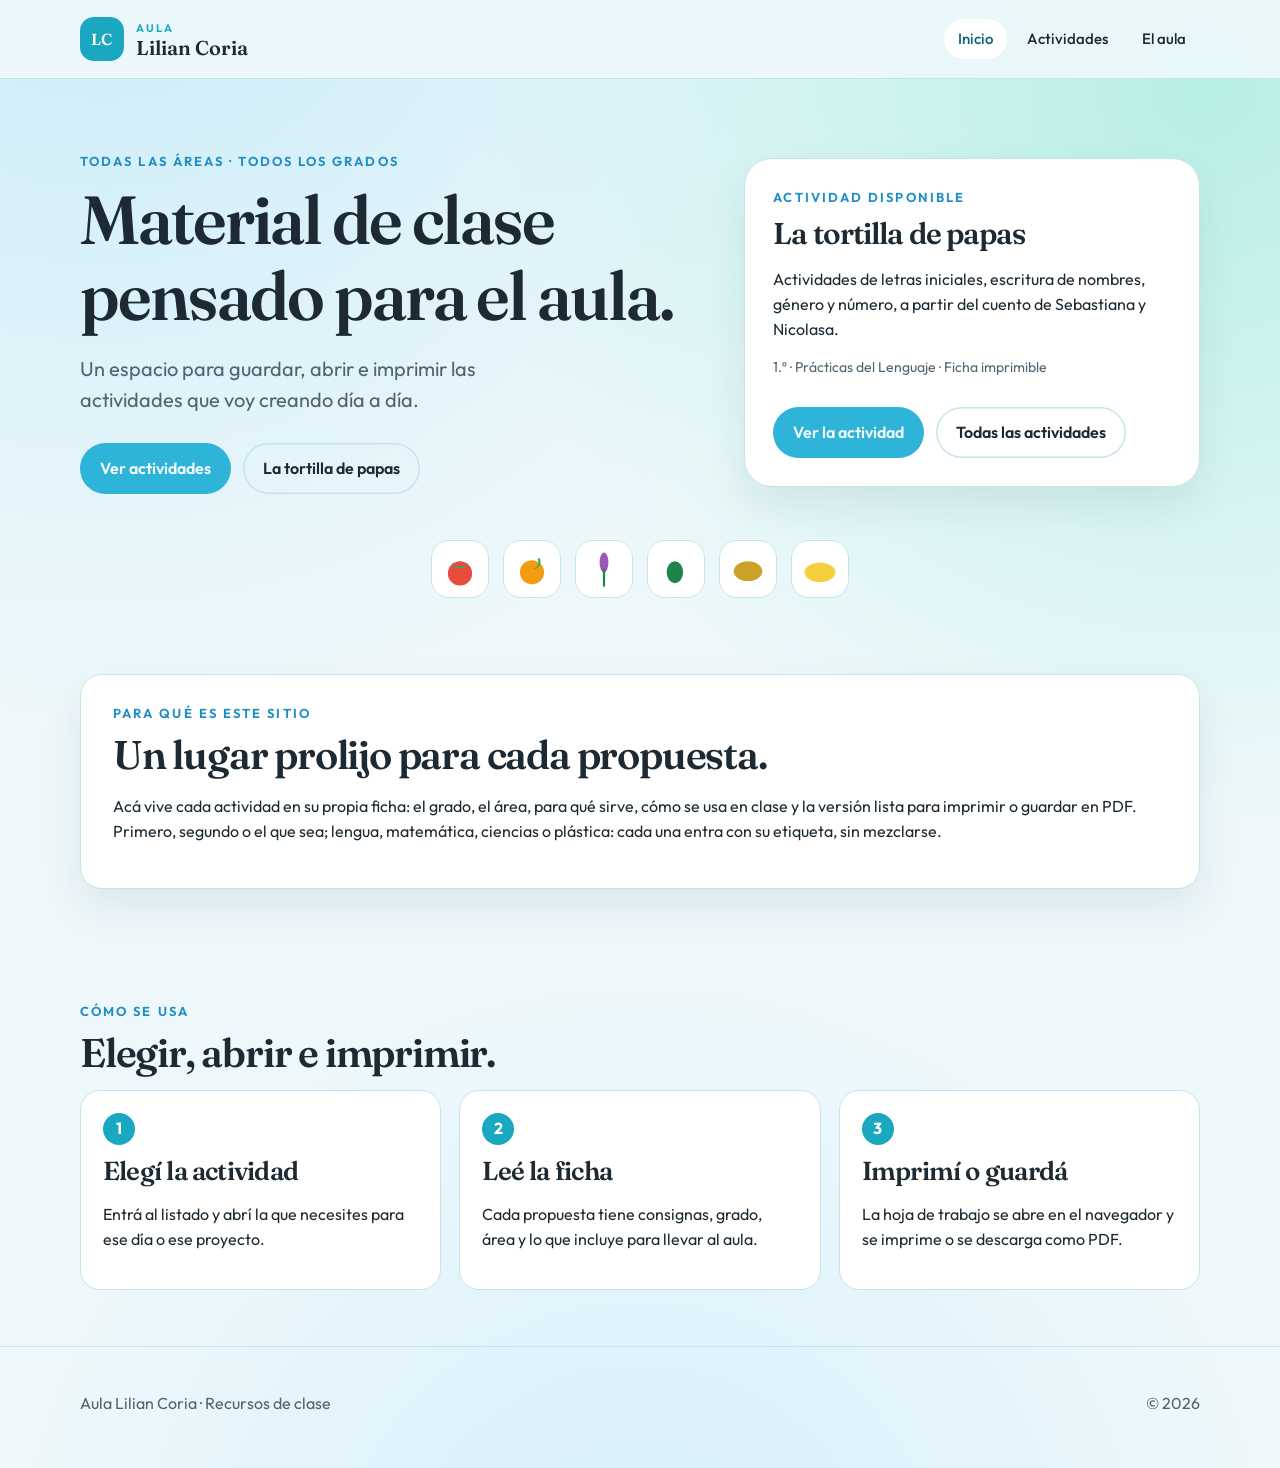
==== index.html @ 3320f56d "Publicar el aula de Lilian Coria con la primera actividad lista para la web. Co-authored-by: Cursor " ====
<!DOCTYPE html>
<html lang="es">
<head>
  <meta charset="UTF-8">
  <meta name="viewport" content="width=device-width, initial-scale=1">
  <title>Aula Lilian Coria</title>
  <meta name="description" content="Espacio de Lilian Coria, docente. Actividades de todas las áreas y grados para imprimir y usar en el aula.">
  <link rel="preconnect" href="https://fonts.googleapis.com">
  <link rel="preconnect" href="https://fonts.gstatic.com" crossorigin>
  <link href="https://fonts.googleapis.com/css2?family=Fraunces:opsz,wght@9..144,500;9..144,600;9..144,700&family=Outfit:wght@400;500;600;700&display=swap" rel="stylesheet">
  <link rel="stylesheet" href="css/site.css">
</head>
<body data-root="" data-page="inicio">
  <header class="site-header">
    <div class="wrap header-inner">
      <a class="brand" href="./">
        <span class="brand-mark">LC</span>
        <span>
          <span class="brand-kicker">Aula</span>
          <span class="brand-name">Lilian Coria</span>
        </span>
      </a>
      <nav class="nav">
        <a href="./" data-nav="inicio">Inicio</a>
        <a href="actividades/" data-nav="actividades">Actividades</a>
        <a href="sobre.html" data-nav="sobre">El aula</a>
      </nav>
    </div>
  </header>

  <main>
    <section class="wrap hero">
      <div>
        <p class="eyebrow">Todas las áreas · Todos los grados</p>
        <h1>Material de clase pensado para el aula.</h1>
        <p class="lead">Un espacio para guardar, abrir e imprimir las actividades que voy creando día a día.</p>
        <div class="acciones">
          <a class="btn btn-terra" href="actividades/">Ver actividades</a>
          <a class="btn btn-ghost" href="actividades/la-tortilla-de-papas/">La tortilla de papas</a>
        </div>
      </div>
      <aside class="hero-panel" data-destacada>
        <p class="eyebrow">Actividad disponible</p>
        <h2>La tortilla de papas</h2>
        <p>Actividades de letras iniciales, escritura de nombres, género y número, a partir del cuento de Sebastiana y Nicolasa.</p>
        <p class="ficha-linea">1.º · Prácticas del Lenguaje · Ficha imprimible</p>
        <div class="acciones">
          <a class="btn btn-terra" href="actividades/la-tortilla-de-papas/">Ver la actividad</a>
          <a class="btn btn-ghost" href="actividades/">Todas las actividades</a>
        </div>
      </aside>
    </section>

    <section class="wrap iconos-cuento" aria-hidden="true">
      <svg viewBox="0 0 80 80"><circle cx="40" cy="48" r="22" fill="#e74c3c"/><path d="M26 28c8 10 20 10 28 0-6 14-22 14-28 0z" fill="#27ae60"/></svg>
      <svg viewBox="0 0 80 80"><circle cx="40" cy="46" r="22" fill="#f39c12"/><path d="M50 22c6 10-2 16-8 18 12 0 16-10 12-20z" fill="#27ae60"/></svg>
      <svg viewBox="0 0 80 80"><ellipse cx="40" cy="28" rx="8" ry="18" fill="#9b59b6"/><path d="M40 72V40" stroke="#1e8449" stroke-width="4"/></svg>
      <svg viewBox="0 0 80 80"><ellipse cx="38" cy="46" rx="15" ry="20" fill="#1e8449"/></svg>
      <svg viewBox="0 0 80 80"><ellipse cx="40" cy="44" rx="26" ry="18" fill="#c9a227"/></svg>
      <svg viewBox="0 0 80 80"><ellipse cx="40" cy="46" rx="28" ry="18" fill="#f4d03f"/></svg>
    </section>

    <section class="wrap seccion">
      <div class="panel">
        <p class="eyebrow">Para qué es este sitio</p>
        <h2>Un lugar prolijo para cada propuesta.</h2>
        <p>Acá vive cada actividad en su propia ficha: el grado, el área, para qué sirve, cómo se usa en clase y la versión lista para imprimir o guardar en PDF. Primero, segundo o el que sea; lengua, matemática, ciencias o plástica: cada una entra con su etiqueta, sin mezclarse.</p>
      </div>
    </section>

    <section class="wrap seccion">
      <p class="eyebrow">Cómo se usa</p>
      <h2>Elegir, abrir e imprimir.</h2>
      <div class="pasos">
        <article class="paso">
          <b>1</b>
          <h3>Elegí la actividad</h3>
          <p>Entrá al listado y abrí la que necesites para ese día o ese proyecto.</p>
        </article>
        <article class="paso">
          <b>2</b>
          <h3>Leé la ficha</h3>
          <p>Cada propuesta tiene consignas, grado, área y lo que incluye para llevar al aula.</p>
        </article>
        <article class="paso">
          <b>3</b>
          <h3>Imprimí o guardá</h3>
          <p>La hoja de trabajo se abre en el navegador y se imprime o se descarga como PDF.</p>
        </article>
      </div>
    </section>
  </main>

  <footer class="site-footer">
    <div class="wrap footer-inner">
      <p>Aula Lilian Coria · Recursos de clase</p>
      <p>© <span data-year></span></p>
    </div>
  </footer>

  <script src="js/actividades.js"></script>
  <script src="js/site.js"></script>
</body>
</html>
---- css/site.css ----
:root {
  --ink: #1d2a33;
  --ink-soft: #4f6470;
  --paper: #eef8fb;
  --sheet: #ffffff;
  --cream: #d7f1f6;
  --line: #c5e4ee;
  --terra: #2eb4d8;
  --terra-deep: #1a8fb3;
  --sage: #1aa8c0;
  --sage-deep: #0c5f78;
  --gold: #7ed7ea;
  --sky: #1f8ec4;
  --shadow: 0 18px 40px rgba(29, 42, 51, 0.08);
  --radius: 22px;
  --serif: "Fraunces", "Palatino Linotype", Georgia, serif;
  --sans: "Outfit", "Segoe UI", sans-serif;
}

* { box-sizing: border-box; }

html { scroll-behavior: smooth; }

body {
  margin: 0;
  color: var(--ink);
  background:
    radial-gradient(circle at 8% -8%, #c8ebf8 0%, transparent 42%),
    radial-gradient(circle at 94% 6%, #b7efe6 0%, transparent 40%),
    radial-gradient(circle at 50% 110%, #d4eefc 0%, transparent 36%),
    var(--paper);
  font-family: var(--sans);
  line-height: 1.55;
}

img, svg { max-width: 100%; display: block; }

a { color: inherit; }

.wrap {
  width: min(1120px, calc(100% - 40px));
  margin-inline: auto;
}

.site-header {
  position: sticky;
  top: 0;
  z-index: 20;
  background: rgba(238, 248, 251, 0.9);
  backdrop-filter: blur(12px);
  border-bottom: 1px solid var(--line);
}

.header-inner {
  display: flex;
  align-items: center;
  justify-content: space-between;
  gap: 20px;
  min-height: 78px;
}

.brand {
  display: flex;
  align-items: center;
  gap: 12px;
  text-decoration: none;
}

.brand-mark {
  width: 44px;
  height: 44px;
  border-radius: 14px;
  display: grid;
  place-items: center;
  background: var(--sage);
  color: #fff8ee;
  font-family: var(--serif);
  font-weight: 600;
  letter-spacing: 0.04em;
}

.brand-kicker {
  display: block;
  font-size: 11px;
  letter-spacing: 0.18em;
  text-transform: uppercase;
  color: var(--sage);
  font-weight: 650;
}

.brand-name {
  display: block;
  font-family: var(--serif);
  font-size: 20px;
  font-weight: 600;
  line-height: 1;
}

.nav {
  display: flex;
  gap: 6px;
  flex-wrap: wrap;
}

.nav a {
  text-decoration: none;
  padding: 8px 14px;
  border-radius: 999px;
  font-size: 15px;
  font-weight: 500;
}

.nav a:hover,
.nav a[aria-current="page"] {
  background: #fff;
  color: var(--sage-deep);
}

.hero {
  display: grid;
  grid-template-columns: 1.15fr 0.85fr;
  gap: 48px;
  align-items: center;
  padding: 72px 0 36px;
}

.eyebrow {
  margin: 0 0 10px;
  color: var(--sky);
  font-size: 13px;
  font-weight: 650;
  letter-spacing: 0.16em;
  text-transform: uppercase;
}

h1, h2, h3 {
  font-family: var(--serif);
  font-weight: 600;
  letter-spacing: -0.03em;
  line-height: 1.12;
  margin: 0 0 14px;
}

h1 { font-size: clamp(40px, 6vw, 68px); }
h2 { font-size: clamp(28px, 4vw, 40px); }
h3 { font-size: 26px; }

.lead {
  font-size: 20px;
  color: var(--ink-soft);
  max-width: 36ch;
}

.acciones {
  display: flex;
  flex-wrap: wrap;
  gap: 12px;
  margin-top: 28px;
}

.btn {
  display: inline-flex;
  align-items: center;
  justify-content: center;
  text-decoration: none;
  border: 0;
  border-radius: 999px;
  padding: 13px 20px;
  font: inherit;
  font-weight: 600;
  cursor: pointer;
}

.btn-terra {
  background: var(--terra);
  color: #f4fcff;
}

.btn-terra:hover { background: var(--terra-deep); }

.btn-ghost {
  background: transparent;
  color: var(--ink);
  box-shadow: inset 0 0 0 1.5px var(--line);
}

.btn-ghost:hover { background: #fff; }

.hero-panel {
  background: var(--sheet);
  border: 1px solid var(--line);
  border-radius: 28px;
  padding: 28px;
  box-shadow: var(--shadow);
}

.icon-row {
  display: flex;
  gap: 10px;
  margin-bottom: 18px;
}

.icon-row span {
  width: 52px;
  height: 52px;
  border-radius: 16px;
  display: grid;
  place-items: center;
  background: #e8f8f4;
}

.icon-row svg { width: 32px; height: 32px; }

.hero-panel h2 {
  font-size: 30px;
  margin-bottom: 8px;
}

.ficha-linea {
  color: var(--ink-soft);
  font-size: 14px;
}

.iconos-cuento {
  display: flex;
  justify-content: center;
  gap: 14px;
  flex-wrap: wrap;
  padding: 10px 0 20px;
}

.iconos-cuento svg {
  width: 58px;
  height: 58px;
  background: var(--sheet);
  border: 1px solid var(--line);
  border-radius: 18px;
  padding: 6px;
}

.seccion { padding: 56px 0; }

.panel {
  background: var(--sheet);
  border: 1px solid var(--line);
  border-radius: var(--radius);
  padding: 28px 32px;
  box-shadow: var(--shadow);
}

.pasos {
  display: grid;
  grid-template-columns: repeat(3, 1fr);
  gap: 18px;
}

.paso {
  background: var(--sheet);
  border: 1px solid var(--line);
  border-radius: 20px;
  padding: 22px;
}

.paso b {
  display: inline-grid;
  place-items: center;
  width: 32px;
  height: 32px;
  border-radius: 50%;
  background: var(--sage);
  color: #fff;
  margin-bottom: 12px;
}

.filtros-area {
  display: flex;
  flex-direction: column;
  gap: 10px;
  padding-top: 8px;
}

.fila-filtros {
  display: flex;
  flex-wrap: wrap;
  gap: 8px;
}

.filtro {
  border: 1px solid var(--line);
  background: var(--sheet);
  color: var(--ink);
  border-radius: 999px;
  padding: 8px 14px;
  font: inherit;
  font-size: 14px;
  font-weight: 600;
  cursor: pointer;
}

.filtro:hover,
.filtro.is-on {
  background: var(--sage);
  border-color: var(--sage);
  color: #fff8ee;
}

.grid-actividades {
  display: grid;
  grid-template-columns: repeat(2, 1fr);
  gap: 20px;
}

.card-actividad,
.card-uso {
  background: var(--sheet);
  border: 1px solid var(--line);
  border-radius: 22px;
  padding: 24px;
  box-shadow: var(--shadow);
}

.card-kicker {
  margin: 0 0 8px;
  color: var(--sky);
  font-size: 12px;
  letter-spacing: 0.14em;
  text-transform: uppercase;
  font-weight: 700;
}

.card-resumen { color: var(--ink-soft); min-height: 3.2em; }

.card-meta {
  display: flex;
  flex-wrap: wrap;
  gap: 8px;
  padding: 0;
  margin: 16px 0 22px;
  list-style: none;
}

.card-meta li,
.chip {
  background: #e7f6f3;
  border-radius: 999px;
  padding: 5px 10px;
  font-size: 13px;
  font-weight: 600;
}

.page-head { padding: 48px 0 12px; }

.page-head p { max-width: 62ch; color: var(--ink-soft); }

.actividad-layout {
  display: grid;
  grid-template-columns: 1.2fr 0.8fr;
  gap: 24px;
  padding-bottom: 64px;
}

.lista-incluida {
  margin: 0;
  padding-left: 18px;
}

.lista-incluida li { margin: 8px 0; }

.aside-box {
  background: var(--sage-deep);
  color: #f4fcff;
  border-radius: 22px;
  padding: 24px;
}

.aside-box p { color: #d4eef6; }

.site-footer {
  border-top: 1px solid var(--line);
  padding: 28px 0 36px;
  color: var(--ink-soft);
}

.footer-inner {
  display: flex;
  justify-content: space-between;
  gap: 16px;
  flex-wrap: wrap;
}

.vacio {
  grid-column: 1 / -1;
  background: var(--sheet);
  border: 1px dashed var(--line);
  border-radius: 18px;
  padding: 28px;
  text-align: center;
}

@media (max-width: 860px) {
  .hero,
  .pasos,
  .grid-actividades,
  .actividad-layout {
    grid-template-columns: 1fr;
  }

  .header-inner { flex-direction: column; align-items: flex-start; padding: 12px 0; }
  h1 { font-size: 40px; }
}
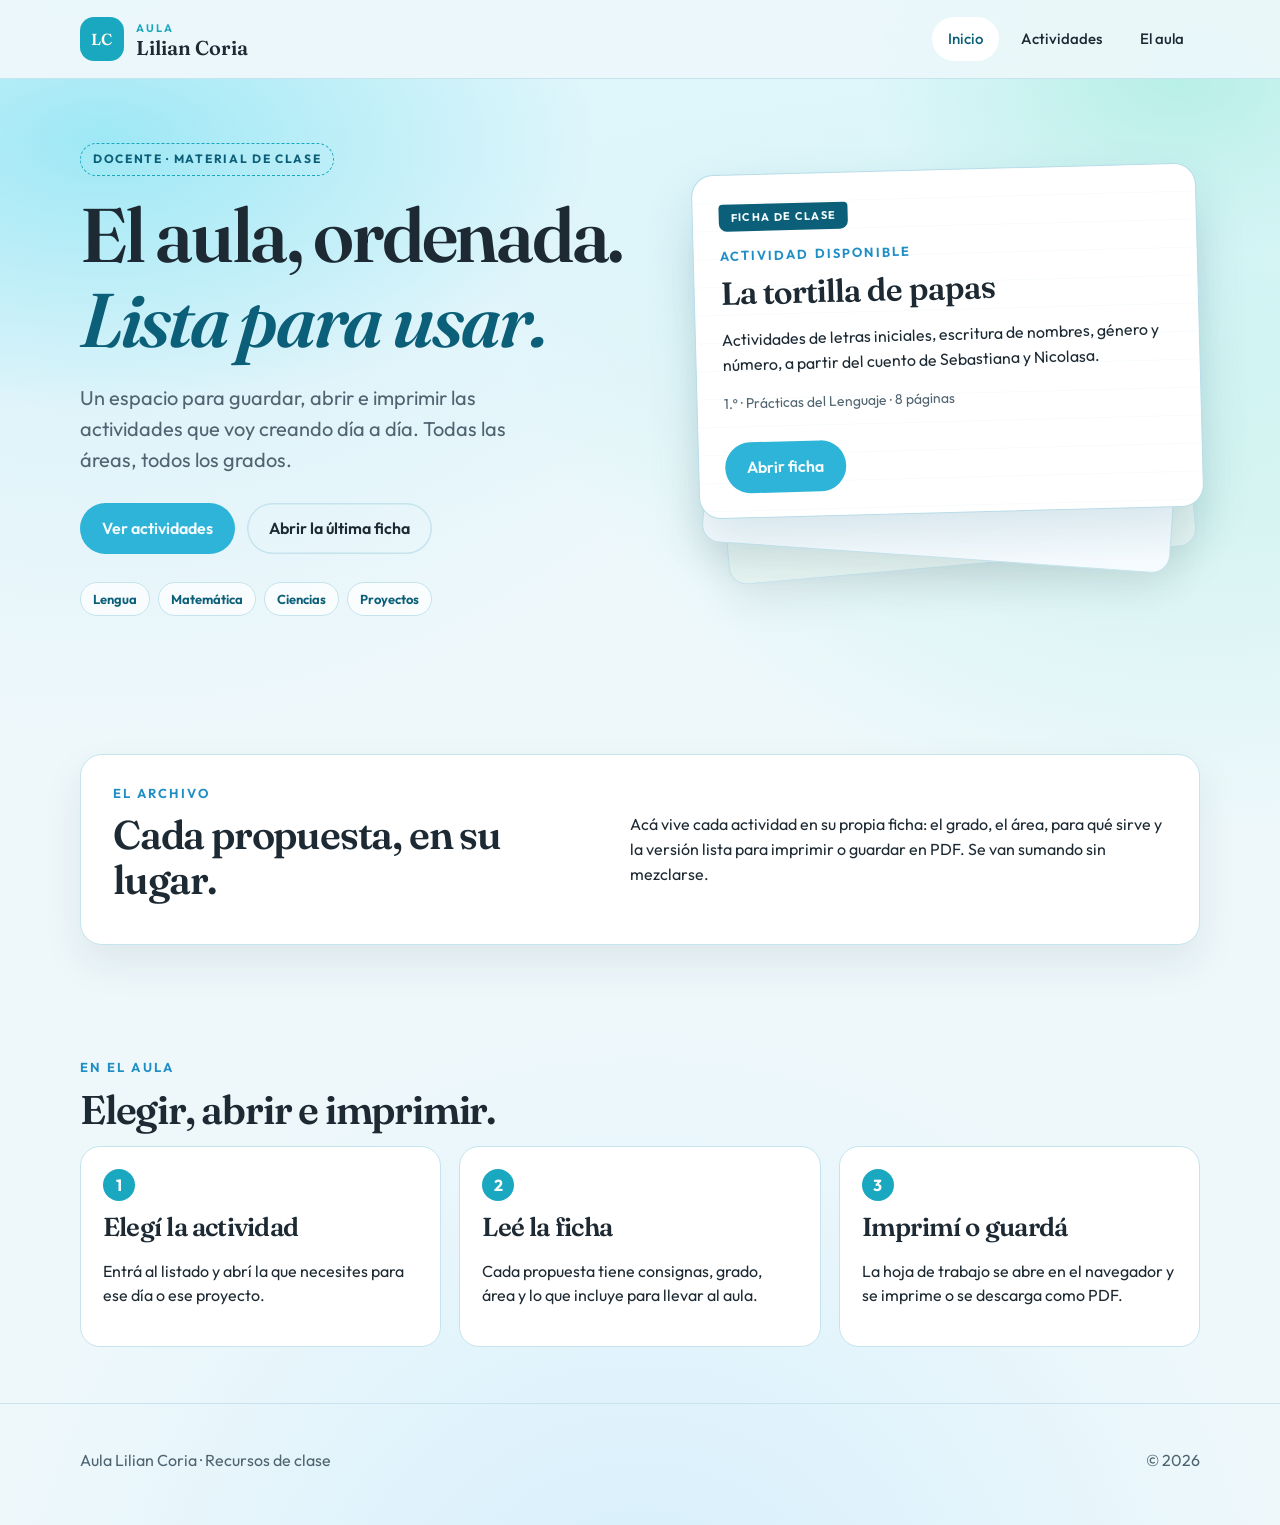
==== commit 6987f50d: "nuwo" ====
--- a/index.html
+++ b/index.html
@@ -29,47 +29,54 @@
   </header>
 
   <main>
-    <section class="wrap hero">
-      <div>
-        <p class="eyebrow">Todas las áreas · Todos los grados</p>
-        <h1>Material de clase pensado para el aula.</h1>
-        <p class="lead">Un espacio para guardar, abrir e imprimir las actividades que voy creando día a día.</p>
-        <div class="acciones">
-          <a class="btn btn-terra" href="actividades/">Ver actividades</a>
-          <a class="btn btn-ghost" href="actividades/la-tortilla-de-papas/">La tortilla de papas</a>
+    <section class="portada">
+      <div class="portada-luz" aria-hidden="true"></div>
+      <div class="wrap portada-grid">
+        <div class="portada-texto">
+          <p class="sello">Docente · Material de clase</p>
+          <h1>El aula, ordenada.<br><em>Lista para usar.</em></h1>
+          <p class="lead">Un espacio para guardar, abrir e imprimir las actividades que voy creando día a día. Todas las áreas, todos los grados.</p>
+          <div class="acciones">
+            <a class="btn btn-terra" href="actividades/">Ver actividades</a>
+            <a class="btn btn-ghost" href="actividades/la-tortilla-de-papas/">Abrir la última ficha</a>
+          </div>
+          <ul class="areas-vivo">
+            <li>Lengua</li>
+            <li>Matemática</li>
+            <li>Ciencias</li>
+            <li>Proyectos</li>
+          </ul>
         </div>
+
+        <aside class="mesa-fichas">
+          <div class="papel papel-2" aria-hidden="true"></div>
+          <div class="papel papel-1" aria-hidden="true"></div>
+          <div class="ficha-destacada" data-destacada>
+            <p class="ficha-cinta">Ficha de clase</p>
+            <p class="eyebrow">Actividad disponible</p>
+            <h2>La tortilla de papas</h2>
+            <p>Letras iniciales, escritura de nombres, género y número. Después de leer.</p>
+            <p class="ficha-linea">1.º · Prácticas del Lenguaje · 8 páginas</p>
+            <div class="acciones">
+              <a class="btn btn-terra" href="actividades/la-tortilla-de-papas/">Abrir ficha</a>
+            </div>
+          </div>
+        </aside>
       </div>
-      <aside class="hero-panel" data-destacada>
-        <p class="eyebrow">Actividad disponible</p>
-        <h2>La tortilla de papas</h2>
-        <p>Actividades de letras iniciales, escritura de nombres, género y número, a partir del cuento de Sebastiana y Nicolasa.</p>
-        <p class="ficha-linea">1.º · Prácticas del Lenguaje · Ficha imprimible</p>
-        <div class="acciones">
-          <a class="btn btn-terra" href="actividades/la-tortilla-de-papas/">Ver la actividad</a>
-          <a class="btn btn-ghost" href="actividades/">Todas las actividades</a>
-        </div>
-      </aside>
     </section>
 
-    <section class="wrap iconos-cuento" aria-hidden="true">
-      <svg viewBox="0 0 80 80"><circle cx="40" cy="48" r="22" fill="#e74c3c"/><path d="M26 28c8 10 20 10 28 0-6 14-22 14-28 0z" fill="#27ae60"/></svg>
-      <svg viewBox="0 0 80 80"><circle cx="40" cy="46" r="22" fill="#f39c12"/><path d="M50 22c6 10-2 16-8 18 12 0 16-10 12-20z" fill="#27ae60"/></svg>
-      <svg viewBox="0 0 80 80"><ellipse cx="40" cy="28" rx="8" ry="18" fill="#9b59b6"/><path d="M40 72V40" stroke="#1e8449" stroke-width="4"/></svg>
-      <svg viewBox="0 0 80 80"><ellipse cx="38" cy="46" rx="15" ry="20" fill="#1e8449"/></svg>
-      <svg viewBox="0 0 80 80"><ellipse cx="40" cy="44" rx="26" ry="18" fill="#c9a227"/></svg>
-      <svg viewBox="0 0 80 80"><ellipse cx="40" cy="46" rx="28" ry="18" fill="#f4d03f"/></svg>
-    </section>
-
-    <section class="wrap seccion">
-      <div class="panel">
-        <p class="eyebrow">Para qué es este sitio</p>
-        <h2>Un lugar prolijo para cada propuesta.</h2>
-        <p>Acá vive cada actividad en su propia ficha: el grado, el área, para qué sirve, cómo se usa en clase y la versión lista para imprimir o guardar en PDF. Primero, segundo o el que sea; lengua, matemática, ciencias o plástica: cada una entra con su etiqueta, sin mezclarse.</p>
+    <section class="wrap seccion seccion-aula">
+      <div class="panel panel-aula">
+        <div>
+          <p class="eyebrow">El archivo</p>
+          <h2>Cada propuesta, en su lugar.</h2>
+        </div>
+        <p>Acá vive cada actividad en su propia ficha: el grado, el área, para qué sirve y la versión lista para imprimir o guardar en PDF. Se van sumando sin mezclarse.</p>
       </div>
     </section>
 
     <section class="wrap seccion">
-      <p class="eyebrow">Cómo se usa</p>
+      <p class="eyebrow">En el aula</p>
       <h2>Elegir, abrir e imprimir.</h2>
       <div class="pasos">
         <article class="paso">
--- a/css/site.css
+++ b/css/site.css
@@ -37,6 +37,36 @@
 
 a { color: inherit; }
 
+button,
+.btn,
+.nav a,
+.filtro,
+.brand {
+  -webkit-tap-highlight-color: transparent;
+  touch-action: manipulation;
+  user-select: none;
+}
+
+.btn,
+.nav a,
+.filtro,
+.brand {
+  transition:
+    background-color 0.14s ease,
+    color 0.14s ease,
+    border-color 0.14s ease,
+    box-shadow 0.14s ease,
+    transform 0.12s ease;
+}
+
+.btn:focus-visible,
+.nav a:focus-visible,
+.filtro:focus-visible,
+.brand:focus-visible {
+  outline: 3px solid #7ed7ea;
+  outline-offset: 3px;
+}
+
 .wrap {
   width: min(1120px, calc(100% - 40px));
   margin-inline: auto;
@@ -104,16 +134,159 @@
 
 .nav a {
   text-decoration: none;
-  padding: 8px 14px;
+  padding: 10px 16px;
   border-radius: 999px;
   font-size: 15px;
   font-weight: 500;
-}
-
-.nav a:hover,
+  min-height: 42px;
+  display: inline-flex;
+  align-items: center;
+}
+
 .nav a[aria-current="page"] {
   background: #fff;
   color: var(--sage-deep);
+}
+
+.nav a:active,
+.nav a.is-press {
+  background: #d7f1f6;
+  transform: scale(0.97);
+}
+
+@media (hover: hover) and (pointer: fine) {
+  .nav a:hover {
+    background: #fff;
+    color: var(--sage-deep);
+  }
+}
+
+.portada {
+  position: relative;
+  overflow: hidden;
+  padding: 36px 0 72px;
+}
+
+.portada-luz {
+  position: absolute;
+  inset: 0;
+  background:
+    radial-gradient(ellipse 70% 80% at 8% 10%, #9ee8f5 0%, transparent 55%),
+    radial-gradient(ellipse 50% 60% at 92% 0%, #b7efe6 0%, transparent 48%),
+    linear-gradient(180deg, #dff6fb 0%, transparent 70%);
+  pointer-events: none;
+}
+
+.portada-grid {
+  position: relative;
+  display: grid;
+  grid-template-columns: 1.05fr 0.95fr;
+  gap: 56px;
+  align-items: center;
+  padding: 28px 0 10px;
+}
+
+.sello {
+  display: inline-block;
+  margin: 0 0 16px;
+  padding: 6px 12px;
+  border: 1.5px dashed var(--sage);
+  border-radius: 999px;
+  color: var(--sage-deep);
+  font-size: 12px;
+  font-weight: 700;
+  letter-spacing: 0.14em;
+  text-transform: uppercase;
+}
+
+.portada-texto h1 {
+  font-size: clamp(44px, 7vw, 76px);
+  max-width: 12ch;
+}
+
+.portada-texto h1 em {
+  font-style: italic;
+  color: var(--sage-deep);
+}
+
+.areas-vivo {
+  display: flex;
+  flex-wrap: wrap;
+  gap: 8px;
+  margin: 28px 0 0;
+  padding: 0;
+  list-style: none;
+}
+
+.areas-vivo li {
+  background: rgba(255, 255, 255, 0.72);
+  border: 1px solid var(--line);
+  border-radius: 999px;
+  padding: 6px 12px;
+  font-size: 13px;
+  font-weight: 650;
+  color: var(--sage-deep);
+}
+
+.mesa-fichas {
+  position: relative;
+  min-height: 420px;
+}
+
+.papel {
+  position: absolute;
+  inset: 28px 18px auto 18px;
+  height: 86%;
+  border-radius: 18px;
+  background: #f7fcff;
+  border: 1px solid #c9e6ef;
+  box-shadow: var(--shadow);
+}
+
+.papel-1 { transform: rotate(4deg); }
+.papel-2 { transform: rotate(-5deg) translateY(8px); background: #e7f6f3; }
+
+.ficha-destacada {
+  position: relative;
+  background:
+    repeating-linear-gradient(
+      180deg,
+      transparent,
+      transparent 27px,
+      rgba(31, 142, 196, 0.07) 28px
+    ),
+    #fff;
+  border: 1px solid #b7dce8;
+  border-radius: 22px;
+  padding: 28px 26px 24px;
+  box-shadow: 0 22px 50px rgba(12, 95, 120, 0.14);
+  transform: rotate(-1.5deg);
+}
+
+.ficha-cinta {
+  display: inline-block;
+  margin: 0 0 14px;
+  background: var(--sage-deep);
+  color: #f4fcff;
+  border-radius: 4px 4px 8px 8px;
+  padding: 5px 12px;
+  font-size: 11px;
+  font-weight: 700;
+  letter-spacing: 0.12em;
+  text-transform: uppercase;
+}
+
+.ficha-destacada h2 {
+  font-size: 32px;
+}
+
+.seccion-aula { padding-top: 12px; }
+
+.panel-aula {
+  display: grid;
+  grid-template-columns: 1fr 1.1fr;
+  gap: 28px;
+  align-items: center;
 }
 
 .hero {
@@ -165,18 +338,27 @@
   text-decoration: none;
   border: 0;
   border-radius: 999px;
-  padding: 13px 20px;
+  padding: 13px 22px;
+  min-height: 48px;
   font: inherit;
   font-weight: 600;
   cursor: pointer;
 }
 
+.btn:active,
+.btn.is-press {
+  transform: scale(0.97);
+}
+
 .btn-terra {
   background: var(--terra);
   color: #f4fcff;
 }
 
-.btn-terra:hover { background: var(--terra-deep); }
+.btn-terra:active,
+.btn-terra.is-press {
+  background: var(--terra-deep);
+}
 
 .btn-ghost {
   background: transparent;
@@ -184,7 +366,15 @@
   box-shadow: inset 0 0 0 1.5px var(--line);
 }
 
-.btn-ghost:hover { background: #fff; }
+.btn-ghost:active,
+.btn-ghost.is-press {
+  background: #d7f1f6;
+}
+
+@media (hover: hover) and (pointer: fine) {
+  .btn-terra:hover { background: var(--terra-deep); }
+  .btn-ghost:hover { background: #fff; }
+}
 
 .hero-panel {
   background: var(--sheet);
@@ -290,18 +480,31 @@
   background: var(--sheet);
   color: var(--ink);
   border-radius: 999px;
-  padding: 8px 14px;
+  padding: 10px 16px;
+  min-height: 42px;
   font: inherit;
   font-size: 14px;
   font-weight: 600;
   cursor: pointer;
 }
 
-.filtro:hover,
 .filtro.is-on {
   background: var(--sage);
   border-color: var(--sage);
   color: #fff8ee;
+}
+
+.filtro:active,
+.filtro.is-press {
+  transform: scale(0.97);
+}
+
+@media (hover: hover) and (pointer: fine) {
+  .filtro:hover {
+    background: var(--sage);
+    border-color: var(--sage);
+    color: #fff8ee;
+  }
 }
 
 .grid-actividades {
@@ -401,10 +604,17 @@
   .hero,
   .pasos,
   .grid-actividades,
-  .actividad-layout {
+  .actividad-layout,
+  .portada-grid,
+  .panel-aula {
     grid-template-columns: 1fr;
   }
 
   .header-inner { flex-direction: column; align-items: flex-start; padding: 12px 0; }
   h1 { font-size: 40px; }
-}
+  .portada { padding: 18px 0 40px; }
+  .portada-texto h1 { max-width: none; }
+  .mesa-fichas { min-height: 0; }
+  .papel { display: none; }
+  .ficha-destacada { transform: none; }
+}
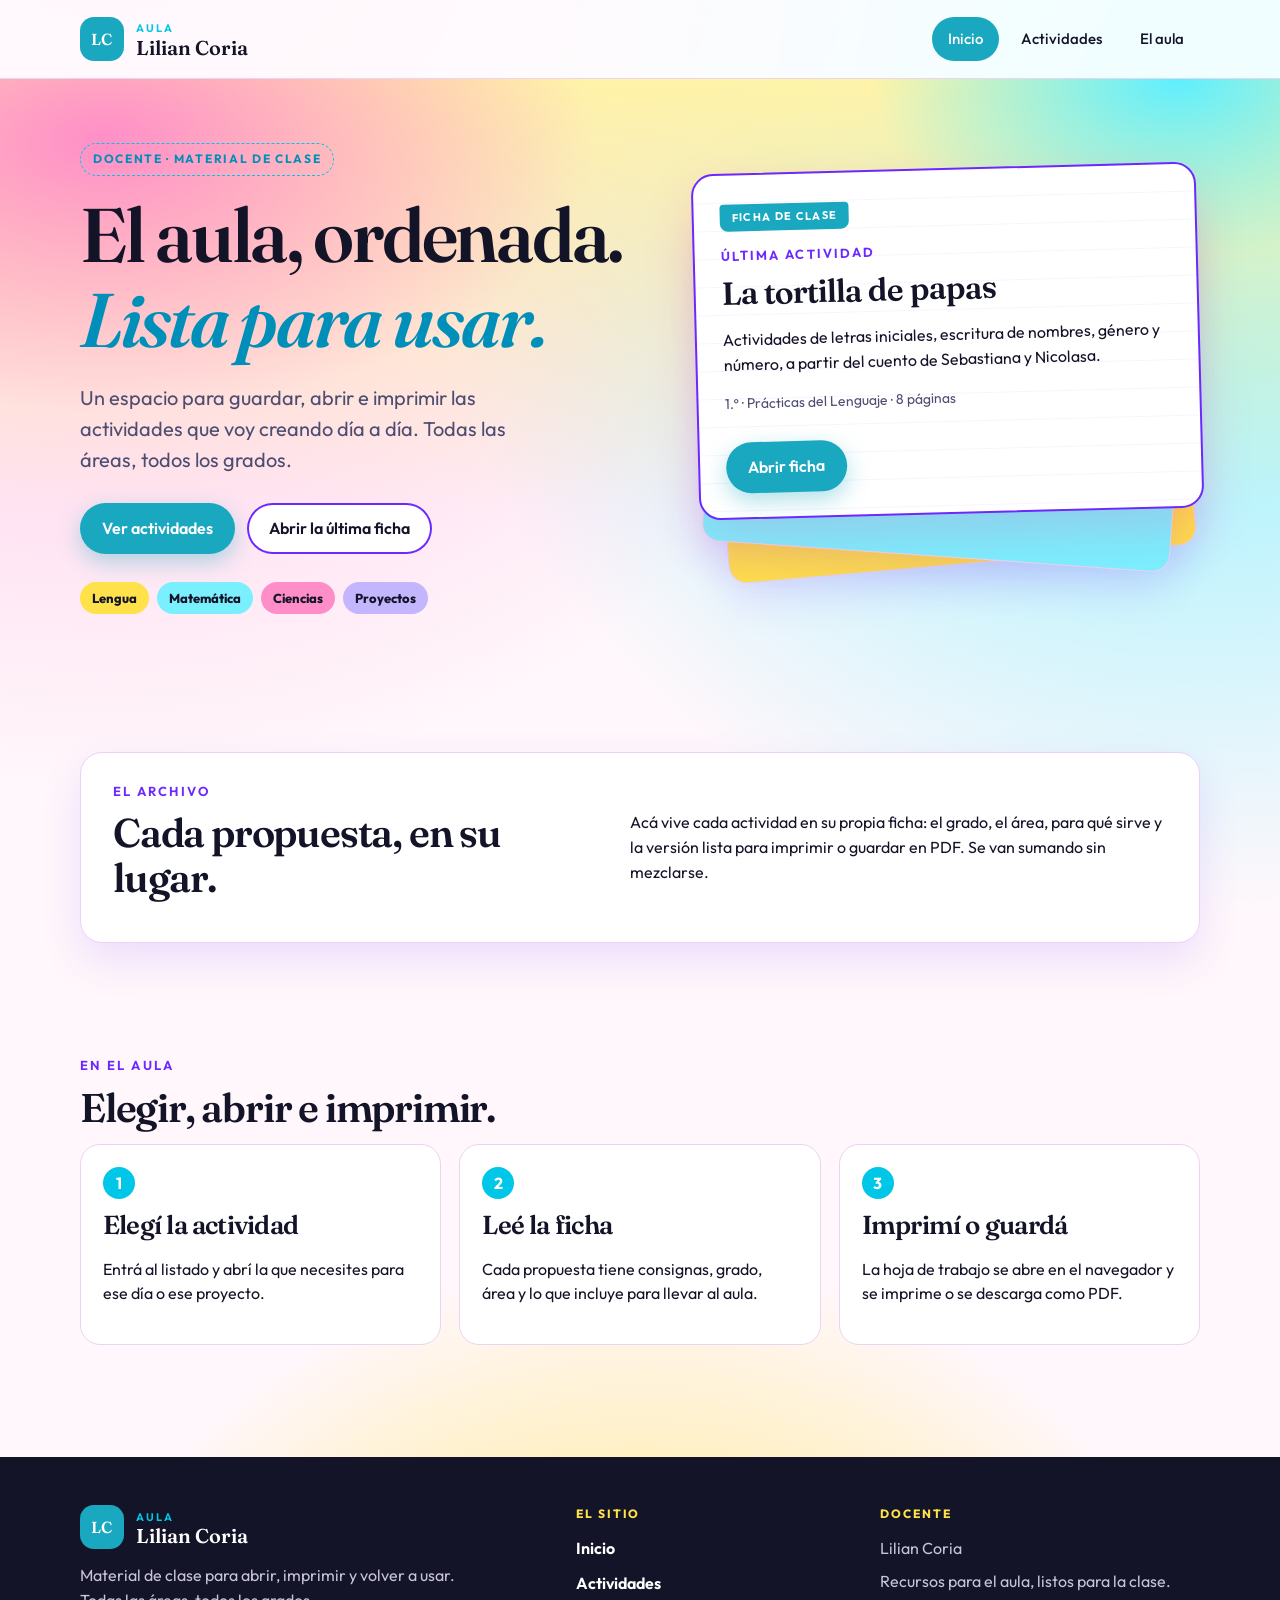
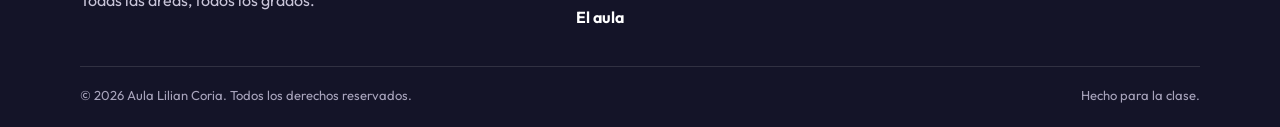
==== commit 952e9171: "nuevo" ====
--- a/index.html
+++ b/index.html
@@ -8,6 +8,7 @@
   <link rel="preconnect" href="https://fonts.googleapis.com">
   <link rel="preconnect" href="https://fonts.gstatic.com" crossorigin>
   <link href="https://fonts.googleapis.com/css2?family=Fraunces:opsz,wght@9..144,500;9..144,600;9..144,700&family=Outfit:wght@400;500;600;700&display=swap" rel="stylesheet">
+  <link rel="icon" href="favicon.svg" type="image/svg+xml">
   <link rel="stylesheet" href="css/site.css">
 </head>
 <body data-root="" data-page="inicio">
@@ -38,7 +39,7 @@
           <p class="lead">Un espacio para guardar, abrir e imprimir las actividades que voy creando día a día. Todas las áreas, todos los grados.</p>
           <div class="acciones">
             <a class="btn btn-terra" href="actividades/">Ver actividades</a>
-            <a class="btn btn-ghost" href="actividades/la-tortilla-de-papas/">Abrir la última ficha</a>
+            <a class="btn btn-ghost" href="actividades/la-tortilla-de-papas/" data-ultima>Abrir la última ficha</a>
           </div>
           <ul class="areas-vivo">
             <li>Lengua</li>
@@ -100,12 +101,14 @@
 
   <footer class="site-footer">
     <div class="wrap footer-inner">
-      <p>Aula Lilian Coria · Recursos de clase</p>
+      <p>Aula Lilian Coria</p>
       <p>© <span data-year></span></p>
     </div>
   </footer>
 
   <script src="js/actividades.js"></script>
+  <script src="js/publicaciones-config.js"></script>
+  <script src="js/catalogo.js"></script>
   <script src="js/site.js"></script>
 </body>
 </html>
--- a/css/site.css
+++ b/css/site.css
@@ -1,17 +1,17 @@
 :root {
-  --ink: #1d2a33;
-  --ink-soft: #4f6470;
-  --paper: #eef8fb;
+  --ink: #141428;
+  --ink-soft: #4d4d72;
+  --paper: #fff7fb;
   --sheet: #ffffff;
-  --cream: #d7f1f6;
-  --line: #c5e4ee;
-  --terra: #2eb4d8;
-  --terra-deep: #1a8fb3;
-  --sage: #1aa8c0;
-  --sage-deep: #0c5f78;
-  --gold: #7ed7ea;
-  --sky: #1f8ec4;
-  --shadow: 0 18px 40px rgba(29, 42, 51, 0.08);
+  --cream: #ffe3f0;
+  --line: #ead4f0;
+  --terra: #ff2d8a;
+  --terra-deep: #d4146c;
+  --sage: #00c6e8;
+  --sage-deep: #008fb8;
+  --gold: #ffe14a;
+  --sky: #6d28ff;
+  --shadow: 0 18px 42px rgba(109, 40, 255, 0.12);
   --radius: 22px;
   --serif: "Fraunces", "Palatino Linotype", Georgia, serif;
   --sans: "Outfit", "Segoe UI", sans-serif;
@@ -25,9 +25,9 @@
   margin: 0;
   color: var(--ink);
   background:
-    radial-gradient(circle at 8% -8%, #c8ebf8 0%, transparent 42%),
-    radial-gradient(circle at 94% 6%, #b7efe6 0%, transparent 40%),
-    radial-gradient(circle at 50% 110%, #d4eefc 0%, transparent 36%),
+    radial-gradient(circle at 8% -8%, #ffb4de 0%, transparent 42%),
+    radial-gradient(circle at 94% 6%, #7af0ff 0%, transparent 40%),
+    radial-gradient(circle at 50% 110%, #ffe14a 0%, transparent 32%),
     var(--paper);
   font-family: var(--sans);
   line-height: 1.55;
@@ -63,7 +63,7 @@
 .nav a:focus-visible,
 .filtro:focus-visible,
 .brand:focus-visible {
-  outline: 3px solid #7ed7ea;
+  outline: 3px solid #ffe14a;
   outline-offset: 3px;
 }
 
@@ -76,7 +76,7 @@
   position: sticky;
   top: 0;
   z-index: 20;
-  background: rgba(238, 248, 251, 0.9);
+  background: rgba(255, 255, 255, 0.88);
   backdrop-filter: blur(12px);
   border-bottom: 1px solid var(--line);
 }
@@ -102,8 +102,8 @@
   border-radius: 14px;
   display: grid;
   place-items: center;
-  background: var(--sage);
-  color: #fff8ee;
+  background: #1aa8c0;
+  color: #fff;
   font-family: var(--serif);
   font-weight: 600;
   letter-spacing: 0.04em;
@@ -144,20 +144,21 @@
 }
 
 .nav a[aria-current="page"] {
-  background: #fff;
-  color: var(--sage-deep);
+  background: #1aa8c0;
+  color: #fff;
 }
 
 .nav a:active,
 .nav a.is-press {
-  background: #d7f1f6;
+  background: #1aa8c0;
+  color: #fff;
   transform: scale(0.97);
 }
 
 @media (hover: hover) and (pointer: fine) {
   .nav a:hover {
-    background: #fff;
-    color: var(--sage-deep);
+    background: #1aa8c0;
+    color: #fff;
   }
 }
 
@@ -171,9 +172,9 @@
   position: absolute;
   inset: 0;
   background:
-    radial-gradient(ellipse 70% 80% at 8% 10%, #9ee8f5 0%, transparent 55%),
-    radial-gradient(ellipse 50% 60% at 92% 0%, #b7efe6 0%, transparent 48%),
-    linear-gradient(180deg, #dff6fb 0%, transparent 70%);
+    radial-gradient(ellipse 70% 80% at 8% 10%, #ff8ec8 0%, transparent 55%),
+    radial-gradient(ellipse 50% 60% at 92% 0%, #5eefff 0%, transparent 48%),
+    linear-gradient(180deg, #fff3a8 0%, transparent 70%);
   pointer-events: none;
 }
 
@@ -191,6 +192,7 @@
   margin: 0 0 16px;
   padding: 6px 12px;
   border: 1.5px dashed var(--sage);
+  background: transparent;
   border-radius: 999px;
   color: var(--sage-deep);
   font-size: 12px;
@@ -219,14 +221,21 @@
 }
 
 .areas-vivo li {
-  background: rgba(255, 255, 255, 0.72);
-  border: 1px solid var(--line);
+  background: #fff;
+  border: 0;
   border-radius: 999px;
   padding: 6px 12px;
   font-size: 13px;
-  font-weight: 650;
-  color: var(--sage-deep);
-}
+  font-weight: 750;
+  color: #141428;
+}
+
+.areas-vivo li:nth-child(1) { background: #ffe14a; }
+.areas-vivo li:nth-child(2) { background: #7af0ff; }
+.areas-vivo li:nth-child(3) { background: #ff8ec8; }
+.areas-vivo li:nth-child(4) { background: #c4b5ff; }
+.areas-vivo li:nth-child(5) { background: #7dffc3; }
+.areas-vivo li:nth-child(6) { background: #ffe14a; }
 
 .mesa-fichas {
   position: relative;
@@ -238,13 +247,13 @@
   inset: 28px 18px auto 18px;
   height: 86%;
   border-radius: 18px;
-  background: #f7fcff;
-  border: 1px solid #c9e6ef;
+  background: #fff;
+  border: 1px solid var(--line);
   box-shadow: var(--shadow);
 }
 
-.papel-1 { transform: rotate(4deg); }
-.papel-2 { transform: rotate(-5deg) translateY(8px); background: #e7f6f3; }
+.papel-1 { transform: rotate(4deg); background: #7af0ff; }
+.papel-2 { transform: rotate(-5deg) translateY(8px); background: #ffe14a; }
 
 .ficha-destacada {
   position: relative;
@@ -253,21 +262,21 @@
       180deg,
       transparent,
       transparent 27px,
-      rgba(31, 142, 196, 0.07) 28px
+      rgba(109, 40, 255, 0.10) 28px
     ),
     #fff;
-  border: 1px solid #b7dce8;
+  border: 2px solid #6d28ff;
   border-radius: 22px;
   padding: 28px 26px 24px;
-  box-shadow: 0 22px 50px rgba(12, 95, 120, 0.14);
+  box-shadow: 0 22px 50px rgba(255, 45, 138, 0.18);
   transform: rotate(-1.5deg);
 }
 
 .ficha-cinta {
   display: inline-block;
   margin: 0 0 14px;
-  background: var(--sage-deep);
-  color: #f4fcff;
+  background: #1aa8c0;
+  color: #fff;
   border-radius: 4px 4px 8px 8px;
   padding: 5px 12px;
   font-size: 11px;
@@ -351,28 +360,29 @@
 }
 
 .btn-terra {
-  background: var(--terra);
-  color: #f4fcff;
+  background: #1aa8c0;
+  color: #fff;
+  box-shadow: 0 8px 22px rgba(26, 168, 192, 0.35);
 }
 
 .btn-terra:active,
 .btn-terra.is-press {
-  background: var(--terra-deep);
+  background: #0c5f78;
 }
 
 .btn-ghost {
-  background: transparent;
+  background: #fff;
   color: var(--ink);
-  box-shadow: inset 0 0 0 1.5px var(--line);
+  box-shadow: inset 0 0 0 2px var(--sky);
 }
 
 .btn-ghost:active,
 .btn-ghost.is-press {
-  background: #d7f1f6;
+  background: var(--cream);
 }
 
 @media (hover: hover) and (pointer: fine) {
-  .btn-terra:hover { background: var(--terra-deep); }
+  .btn-terra:hover { background: #0c5f78; }
   .btn-ghost:hover { background: #fff; }
 }
 
@@ -396,7 +406,7 @@
   border-radius: 16px;
   display: grid;
   place-items: center;
-  background: #e8f8f4;
+  background: #ffe14a;
 }
 
 .icon-row svg { width: 32px; height: 32px; }
@@ -489,9 +499,9 @@
 }
 
 .filtro.is-on {
-  background: var(--sage);
-  border-color: var(--sage);
-  color: #fff8ee;
+  background: #1aa8c0;
+  border-color: #1aa8c0;
+  color: #fff;
 }
 
 .filtro:active,
@@ -501,9 +511,9 @@
 
 @media (hover: hover) and (pointer: fine) {
   .filtro:hover {
-    background: var(--sage);
-    border-color: var(--sage);
-    color: #fff8ee;
+    background: #1aa8c0;
+    border-color: #1aa8c0;
+    color: #fff;
   }
 }
 
@@ -516,7 +526,7 @@
 .card-actividad,
 .card-uso {
   background: var(--sheet);
-  border: 1px solid var(--line);
+  border: 2px solid #ead4f0;
   border-radius: 22px;
   padding: 24px;
   box-shadow: var(--shadow);
@@ -544,11 +554,21 @@
 
 .card-meta li,
 .chip {
-  background: #e7f6f3;
+  background: #ffe14a;
   border-radius: 999px;
   padding: 5px 10px;
   font-size: 13px;
-  font-weight: 600;
+  font-weight: 700;
+}
+
+.card-meta li:nth-child(2n),
+.chip:nth-child(2n) {
+  background: #7af0ff;
+}
+
+.card-meta li:nth-child(3n),
+.chip:nth-child(3n) {
+  background: #ff8ec8;
 }
 
 .page-head { padding: 48px 0 12px; }
@@ -570,26 +590,82 @@
 .lista-incluida li { margin: 8px 0; }
 
 .aside-box {
-  background: var(--sage-deep);
-  color: #f4fcff;
+  background: #0c5f78;
+  color: #fff;
   border-radius: 22px;
   padding: 24px;
+  box-shadow: 0 18px 36px rgba(12, 95, 120, 0.28);
 }
 
 .aside-box p { color: #d4eef6; }
 
 .site-footer {
-  border-top: 1px solid var(--line);
-  padding: 28px 0 36px;
-  color: var(--ink-soft);
-}
-
-.footer-inner {
+  margin-top: 56px;
+  background: #141428;
+  color: #e8e4f4;
+  border-top: 0;
+  padding: 48px 0 0;
+}
+
+.site-footer .brand-name { color: #fff; }
+
+.site-footer a {
+  color: #fff;
+  font-weight: 650;
+  text-decoration: none;
+}
+
+.site-footer a:hover { color: #7af0ff; }
+
+.footer-grid {
+  display: grid;
+  grid-template-columns: 1.4fr 0.8fr 1fr;
+  gap: 36px 48px;
+  padding-bottom: 36px;
+}
+
+.footer-marca .brand { margin-bottom: 14px; }
+
+.footer-lema {
+  margin: 0;
+  max-width: 36ch;
+  color: #c8c4d8;
+  line-height: 1.55;
+}
+
+.footer-titulo {
+  margin: 0 0 12px;
+  font-size: 12px;
+  font-weight: 750;
+  letter-spacing: 0.16em;
+  text-transform: uppercase;
+  color: #ffe14a;
+}
+
+.footer-nav {
+  display: flex;
+  flex-direction: column;
+  align-items: flex-start;
+  gap: 10px;
+}
+
+.footer-dato {
+  margin: 0 0 8px;
+  color: #c8c4d8;
+}
+
+.footer-copy {
   display: flex;
   justify-content: space-between;
   gap: 16px;
   flex-wrap: wrap;
-}
+  padding: 18px 0 22px;
+  border-top: 1px solid rgba(255, 255, 255, 0.12);
+  font-size: 13px;
+  color: #a8a4bc;
+}
+
+.footer-copy p { margin: 0; }
 
 .vacio {
   grid-column: 1 / -1;
@@ -610,11 +686,20 @@
     grid-template-columns: 1fr;
   }
 
+  .footer-grid { grid-template-columns: 1fr; gap: 28px; }
   .header-inner { flex-direction: column; align-items: flex-start; padding: 12px 0; }
   h1 { font-size: 40px; }
-  .portada { padding: 18px 0 40px; }
+  .portada { padding: 18px 0 40px; overflow: visible; }
   .portada-texto h1 { max-width: none; }
-  .mesa-fichas { min-height: 0; }
-  .papel { display: none; }
-  .ficha-destacada { transform: none; }
-}
+  .mesa-fichas {
+    min-height: 360px;
+    margin-top: 12px;
+    padding: 22px 18px 30px;
+  }
+  .papel {
+    display: block;
+    inset: 22px 20px auto 20px;
+    height: 86%;
+  }
+  .ficha-destacada { transform: rotate(-1.5deg); }
+}
